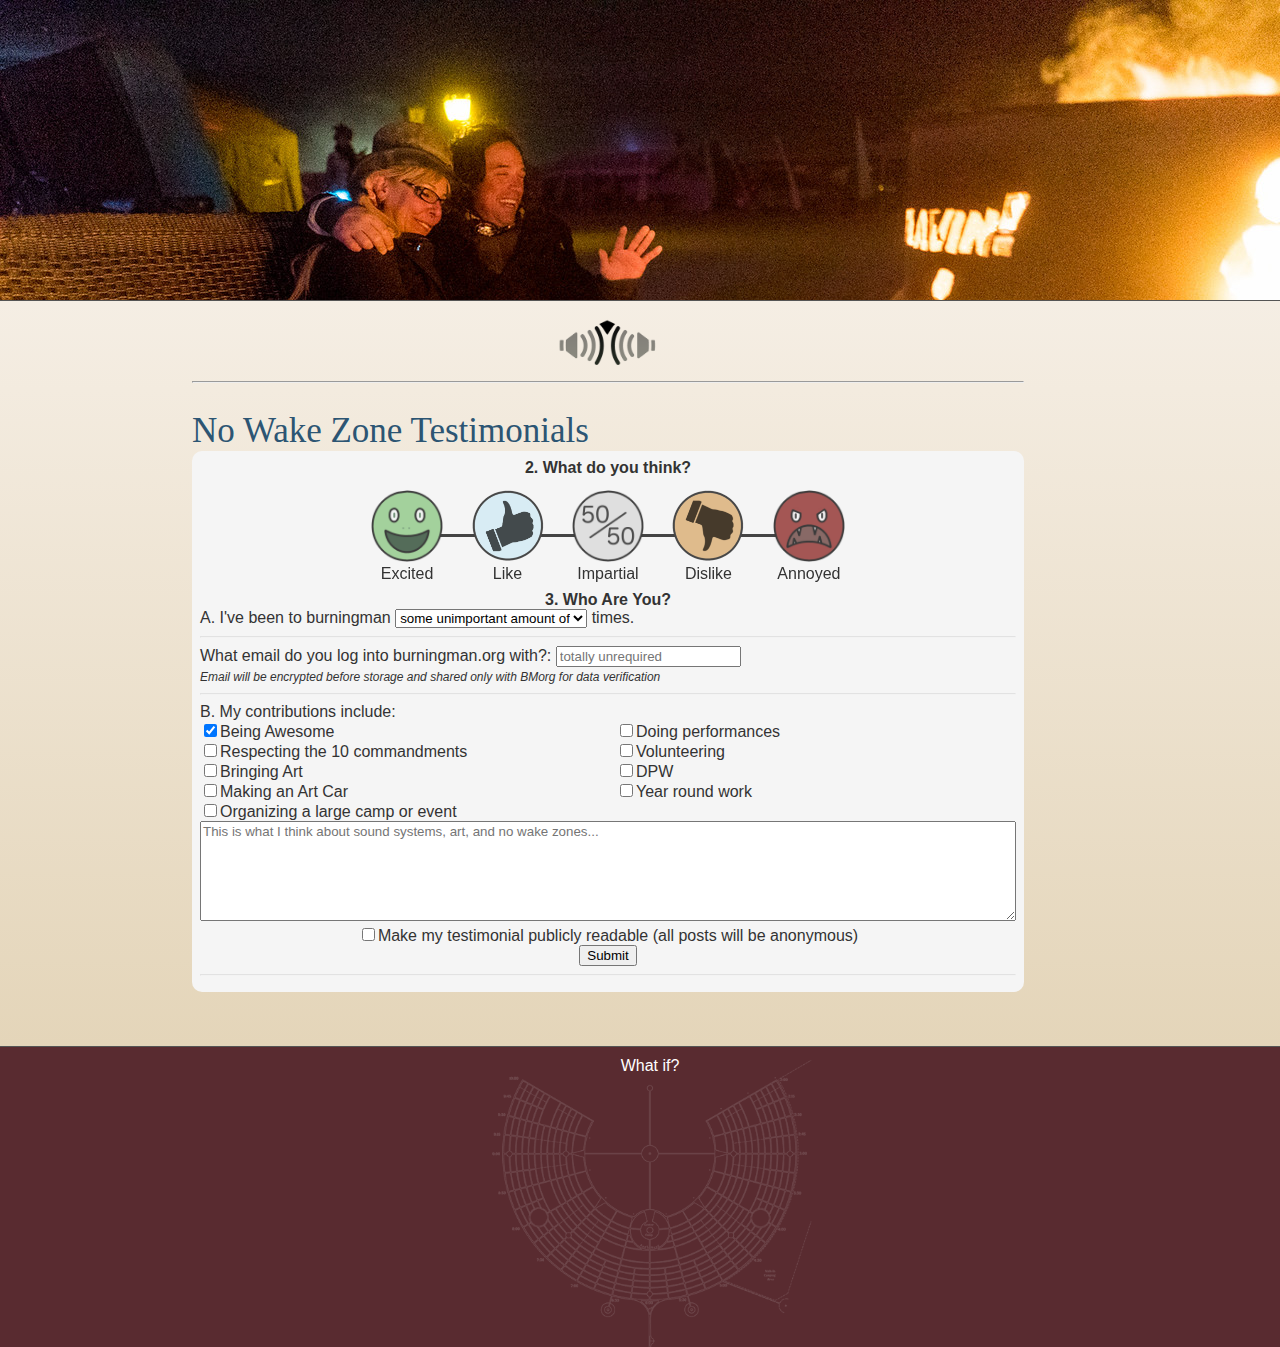
==== testimonials.html @ f94d6be4 "added a opinion section" ====
<!DOCTYPE html>
<html>
<head>
	<link rel="stylesheet" type="text/css" href="nowakezones.css">
	<title>Burning Man No Wake Zones</title>
</head>
<body>


<div id="header" style=""></div>



<div id="content">
	<br>
	<center><img src="public/images/blaringman.png" height="50px"></center>
	<hr>
	<h1>No Wake Zone Testimonials</h1>
	<div id="testimonial" class="whitebox">
			<center><b>2. What do you think?</b></center>

			<center id="rate">
				<div class="line"></div>
				<div class="img grow_icon" style="background-image:url('public/images/rate_excited.png')">Excited</div>
				<div class="img grow_icon" style="background-image:url('public/images/rate_like.png')">Like</div>
				<div class="img grow_icon" style="background-image:url('public/images/rate_50_50.png')">Impartial</div>
				<div class="img grow_icon" style="background-image:url('public/images/rate_dislike.png')">Dislike</div>
				<div class="img grow_icon" style="background-image:url('public/images/rate_mad.png')">Annoyed</div>
			</center>
			
			<center><b>3. Who Are You?</b></center>

			A. I've been to burningman
			<select>
				<option>some unimportant amount of</option>
				<option>0</option>
				<option>1</option>
				<option>2</option>
				<option>3</option>
				<option>4</option>
				<option>5</option>
				<option>6</option>
				<option>7</option>
				<option>8</option>
				<option>9</option>
				<option>10</option>
				<option>11-15</option>
				<option>16-20</option>
				<option>20+</option>
			</select>
			times.

			<hr>



			What email do you log into burningman.org with?: <input type="textbox" placeholder="totally unrequired"><br>
			<i style="font-size: 12px">Email will be encrypted before storage and shared only with BMorg for data verification</i>

			<hr>

			

			B. My contributions include:<br>
			<div id="contributions">
				<input type="checkbox" id="respectful" checked=""><label for="respectful">Being Awesome</label><br>
				<input type="checkbox" id="respectful"><label for="respectful">Respecting the 10 commandments</label><br>
				<input type="checkbox" id="artist"><label for="artist">Bringing Art</label><br>
				<input type="checkbox" id="driver"><label for="driver">Making an Art Car</label><br>
				<input type="checkbox" id="organizer"><label for="organizer">Organizing a large camp or event</label><br>
				<input type="checkbox" id="performer"><label for="performer">Doing performances</label><br>
				<input type="checkbox" id="volunteer"><label for="volunteer">Volunteering</label><br>
				<input type="checkbox" id="dpw"><label for="dpw">DPW</label><br>
				<input type="checkbox" id="dpw"><label for="dpw">Year round work</label><br>
			</div>



			<textarea placeholder="This is what I think about sound systems, art, and no wake zones..."></textarea>
			<center>
				<input type="checkbox" id="share_test"><label for="share_test">Make my testimonial publicly readable (all posts will be anonymous)</label>
				<br>
				<button>Submit</button>
			</center>
			<hr>


		</div>
	<br>
	<br>
	<br>
</div>

<div id="footer" style="">
	<div class="bgimg"></div>
	<div class="bgcont">
		What if?
	</div>
</div>


</body>
</html>
---- nowakezones.css ----
@font-face {
    font-family: "David Libre";
    src: url("fonts/DavidLibre-Regular.ttf");
}
@font-face {
    font-family: "David Libre";
    src: url("fonts/DavidLibre-Bold.ttf");
    font-weight: bold;
}
/*@font-face {
    font-family: "David Libre";
    src: url("fonts/DavidLibre-Oblique.ttf");
    font-style: italic, oblique;
}*/



* {
	box-sizing: border-box;
	/*background-size: cover;
	background-repeat: no-repeat;*/
}

body, html {
	min-height: 100%;
	font-family: arial;
	margin: 0px;
	padding: 0px;
	color: #333;
	background: black;
}


ol, ul {
	margin: 0px;
}

a {
	text-decoration: none;
	color: #0b6887;
}




h1, h2 {
	font-weight: 400;
    font-family: 'David Libre', serif;
	margin: 0px;
	padding-top: 20px;
}

h1 {
	font-size: 35px;
	color: #2C5573;
}

h1 a, h2 a {
	color: inherit;
}

a:hover {
	color: #1692bc;
	text-decoration: underline;
}

h2 {
	font-size: 23px;
	/*font-weight: bold;*/
	color: #59341B;
}

hr {
	color: #333;
}


p, .p {
	margin: 0px;
	margin-left: 10px;
}

textarea {
	font-family: inherit;
}




.inline {
	display: inline-block;
}

.fancy {
	font-family: 'David Libre', serif;
}

.whitebox {
	background-color: rgba(245,245,245, 1);
	/*background-color: #FFFC;*/
	border-radius: 10px;
	/*border: 1px solid rgba(0,0,0,0.1);*/
}


.bgimg, .bgcont {
	position: absolute;
	height: 100%;
	width: 100%;
}

.bgcont {
	z-index: 10;
}

.easter_egg {
	color: inherit;
}

.img {
	cursor: pointer;
	display: inline-block;
	text-align: center;
	background-size: contain;
	background-repeat: no-repeat;
	background-position: center;
}

	.grow_icon {
		background-size: 75% auto;
		background-position: 50% 20%;
		transition: 0.25s ease background-size;

		filter: saturate(50%);
		/*opacity: 0.95;*/
	}
		.grow_icon:hover {
			background-size: 80% auto;
		}


body {
	
}

	#header {
		height: 300px;
		background: black;
		/*background-image:url('public/images/temple.jpg');*/
		/*background-position: 0% 60%;*/
		/*background-image:url('public/images/Cascadia_BM2016.jpeg');*/
		background-image:url('public/images/comfy_BM2015.jpeg');
		/*background-image:url('public/images/Nap_BM2015.png');*/
		/*background-image:url('public/images/Sunrise_BM2015.png');*/
		/*background-image:url('public/images/Temple_BM2015.png');*/
		/*background-image:url('public/images/ZenGarden_BM2016.png');*/
		/*background-image:url('public/images/mechan9_BM2016.jpeg');*/
		/*background-position: 0% 9%;*/
		/*background-position: 0% 59%;*/
		background-size: cover;
	}


	#content {
		/*width: 65%;*/
		/*margin-left: 12%;*/
		/*background: linear-gradient(#F5EEE4, #D2BA8D);*/
		background: linear-gradient(#F5EEE4, #E4D5B9);
		padding: 0px 20% 0px 15%;
		border-top: 1px solid #555;
		border-bottom: 1px solid #555;
	}

		#Disclaimer {
			padding: 10px;
			/*margin: 20px 40px 0px 40px;*/
			margin-top: 20px;
			background: rgba(250, 0, 0, 0.15);
			border-radius: 6px;
		}

			#Disclaimer h2 {
				padding: 0px;	
			}

		.blurb {
			float: right;
			width: 40%;
			margin: 0px 0px 5px 20px;
			padding: 3px;
			font-size: 22px;
			/*font-weight: bold;*/
			font-family: 'David Libre', serif;
			text-align: center;
			/*background: #FFF8;*/
			/*border-radius: 10px;*/
			font-style: italic;
		}

		#placement_images {
			position: relative;
			overflow: hidden;
			margin-top: 8px;
		}

			#placement_images > a, #placement_images > .pros_cons {
				vertical-align: top;
				display: inline-block;
				width: 49%;
				/*position: absolute;*/
				/*top: 0px;*/
			}
				
				#placement_images > .pros_cons {
					margin: 0px 0px 0px 5px;
					padding: 4px;
					/*background: #FFF8;*/
					/*border-radius: 5px;*/
				}

					#placement_images ul {
						padding-left: 20px;
					}

						#placement_images li {
							padding-bottom: 3px;
							
						}

						#placement_images ul li:not(first-child) {
							border-top: 1px solid #3331;
						}

			#placement_images > a {
				text-align: center;
				color: inherit;
				font-size: 12px;
				font-style: italic;
				cursor: zoom-in;
			}

			#placement_images > a, #placement_images img {
				border-radius: 1000px;
			}

			#placement_images img {
				width: 100%;
				border: 1px solid #3338;
				box-shadow: 1px 1px 10px #0003;
			}

		#rate, #testimonial {
			padding: 8px;
		}


		#rate {
			position: relative;
			/*text-align: center;*/
		}

			#rate .line {
				z-index: 0;
				position: absolute;
				top: 50%;
				width: 50%;
				left: 25%;
				border-top: 3px solid #444;
			}


			#rate .img {
				/*cursor: pointer;
				text-align: center;*/
				/*margin: 0px 3%;*/
				padding-top: 10%; 
				width: 12%;
				/*margin: 0px 3%;*/
				/*display: inline-block;*/
				/*background-size: contain;*/
				/*background-size: 90% auto;
				background-position: 50% 20%;
				transition: 0.25s ease background-size;*/

				/*filter: saturate(75%);
				opacity: 0.95;*/
			}

				/*#rate .img:hover {
					background-size: 100% auto;`
				}*/

		#testimonial {

		}

			#testimonial hr {
				opacity: 0.2;
			}

			#contributions {
				-moz-column-count: 2;
              	-webkit-column-count: 2;
				column-count: 2;
				/*column-width: 49%;*/
			}

			#testimonial textarea {
				width: 100%;
				min-height: 100px;
			}


		#share_viral {
			/*text-align: center;*/
			padding: 8px;
		}

			#share_viral .img{
				/*width: 20%;*/
				/*color: inherit;*/
				font-style: italic;
				min-width: 150px;
				font-size: 14px;
				/*margin: 0px 5%;*/
				padding-top: 9%;
				background-size: 40% auto;
				background-position: 50% 20%;	
			}

				#share_viral .img:hover {
					background-size: 45% auto;
				}


		.testimonial_post {
			position: relative;
			padding: 10px;
			margin: 5px 5px 5px 30px;
			border: 1px solid rgba(80,80,80, 0.5);
		}

			.testimonial_post span {
				color: #847F75;
				/*font-family: 'David Libre', serif;*/
				font-style: italic;
			}

			.testimonial_post img {
				position: absolute;
				width: 40px;
				left: -34px;
				top: 0px;

				filter: saturate(75%);
				opacity: 0.95;
			}

	#footer {
		position: relative;
		overflow: hidden;
		height: 300px;
		background: #592B30;
		color: white;
		padding: 10px;
		text-align: center;
		/*background-image:url('public/images/temple.jpg');*/
		
	}

		#footer .bgimg {
			background-image:url('public/images/footer_map.png');
			/*background-position: 0% 60%;*/
			background-position: center center;
			background-size: contain;
			background-repeat: no-repeat;
			opacity: 0.2;
			filter: invert(100%);
		}

@media all and (max-width: 900px) {
    #content {
		padding: 0px 6%;
	}
}

@media all and (max-width: 800px) {
	#content {
		padding: 0px 2%;
	}

	#placement_images  {
		text-align: center;
	}

	#placement_images > a {
		width: 55%;
	}

	#placement_images > .pros_cons {
		text-align: left;
		width: 100%;
	}

	#share_viral .img{
		margin: 0px;
		padding-top: 20%; 
		width: 28%;		
	}

}

@media all and (max-width: 600px) {
	#contributions {
		-moz-column-count: 1;
      	-webkit-column-count: 1;
		column-count: 1;
	}

	#placement_images > a {
		width: 75%;
	}
}


@media all and (max-width: 500px) {
	#header {
		height: 200px;
	}

	#rate .img {
		margin: 0px;
		padding-top: 18%; 
		width: 18%;
	}



	#placement_images > a {
		width: 85%;
	}
}
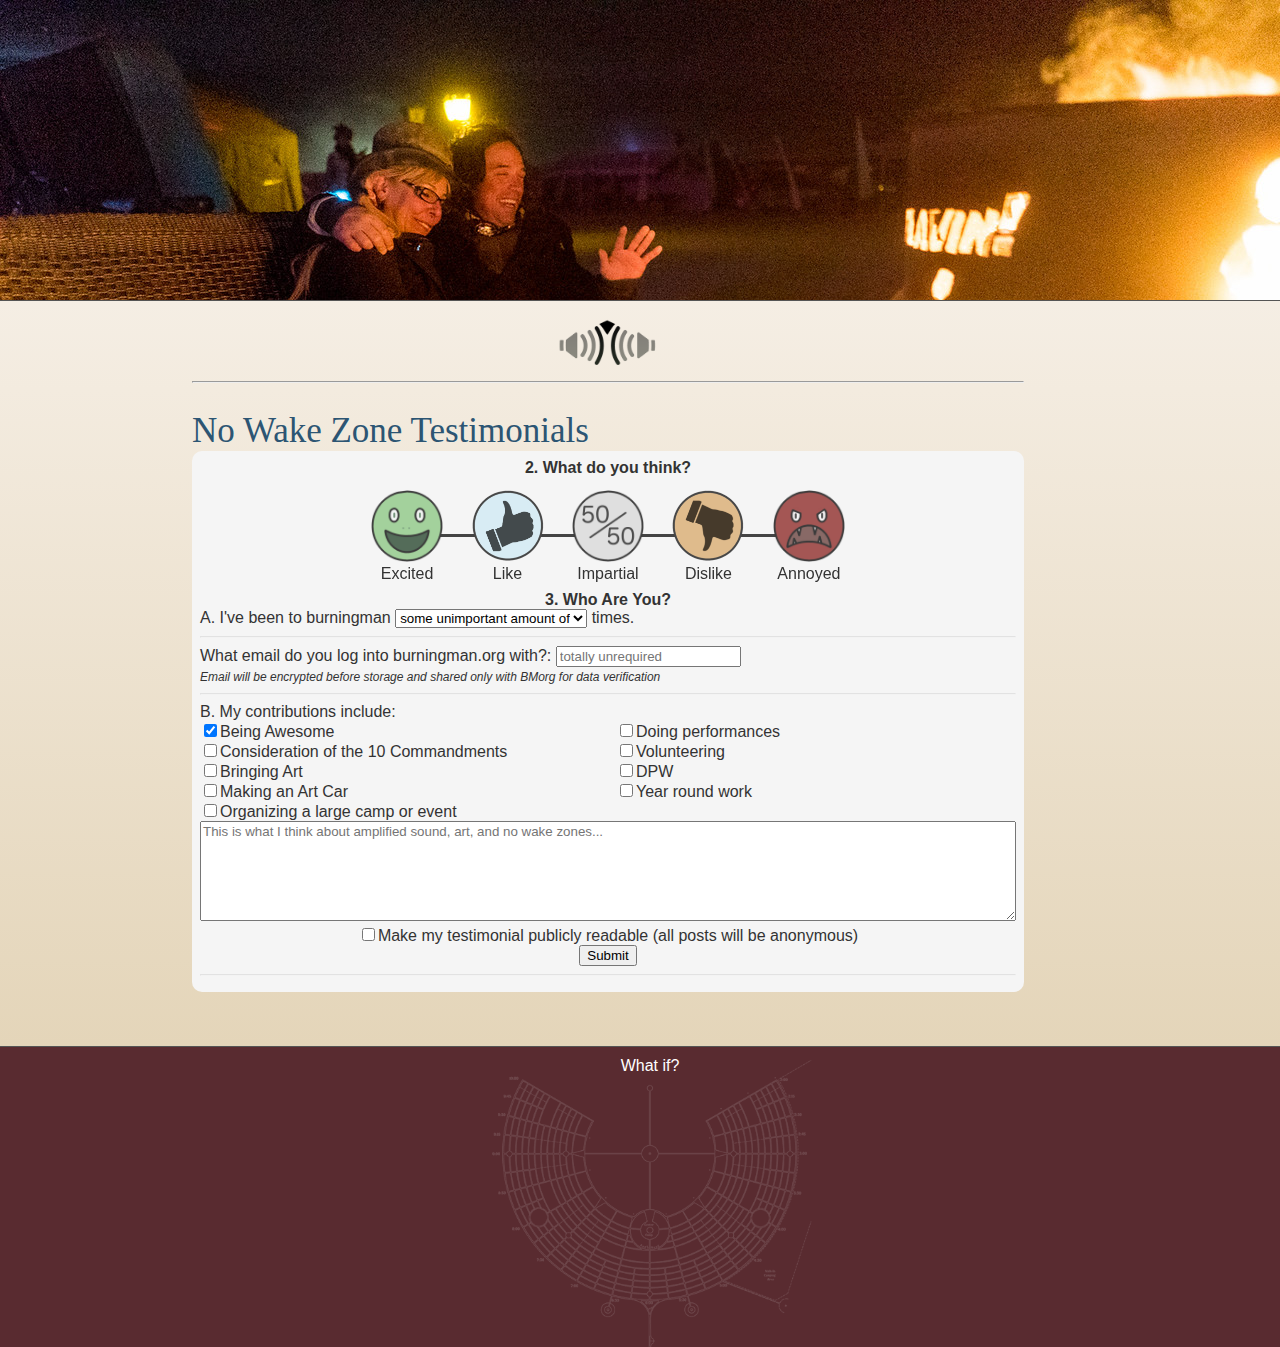
==== commit e1be57a3: "text stuff" ====
--- a/testimonials.html
+++ b/testimonials.html
@@ -64,7 +64,7 @@
 			B. My contributions include:<br>
 			<div id="contributions">
 				<input type="checkbox" id="respectful" checked=""><label for="respectful">Being Awesome</label><br>
-				<input type="checkbox" id="respectful"><label for="respectful">Respecting the 10 commandments</label><br>
+				<input type="checkbox" id="respectful"><label for="respectful">Consideration of the 10 Commandments</label><br>
 				<input type="checkbox" id="artist"><label for="artist">Bringing Art</label><br>
 				<input type="checkbox" id="driver"><label for="driver">Making an Art Car</label><br>
 				<input type="checkbox" id="organizer"><label for="organizer">Organizing a large camp or event</label><br>
@@ -76,7 +76,7 @@
 
 
 
-			<textarea placeholder="This is what I think about sound systems, art, and no wake zones..."></textarea>
+			<textarea placeholder="This is what I think about amplified sound, art, and no wake zones..."></textarea>
 			<center>
 				<input type="checkbox" id="share_test"><label for="share_test">Make my testimonial publicly readable (all posts will be anonymous)</label>
 				<br>
